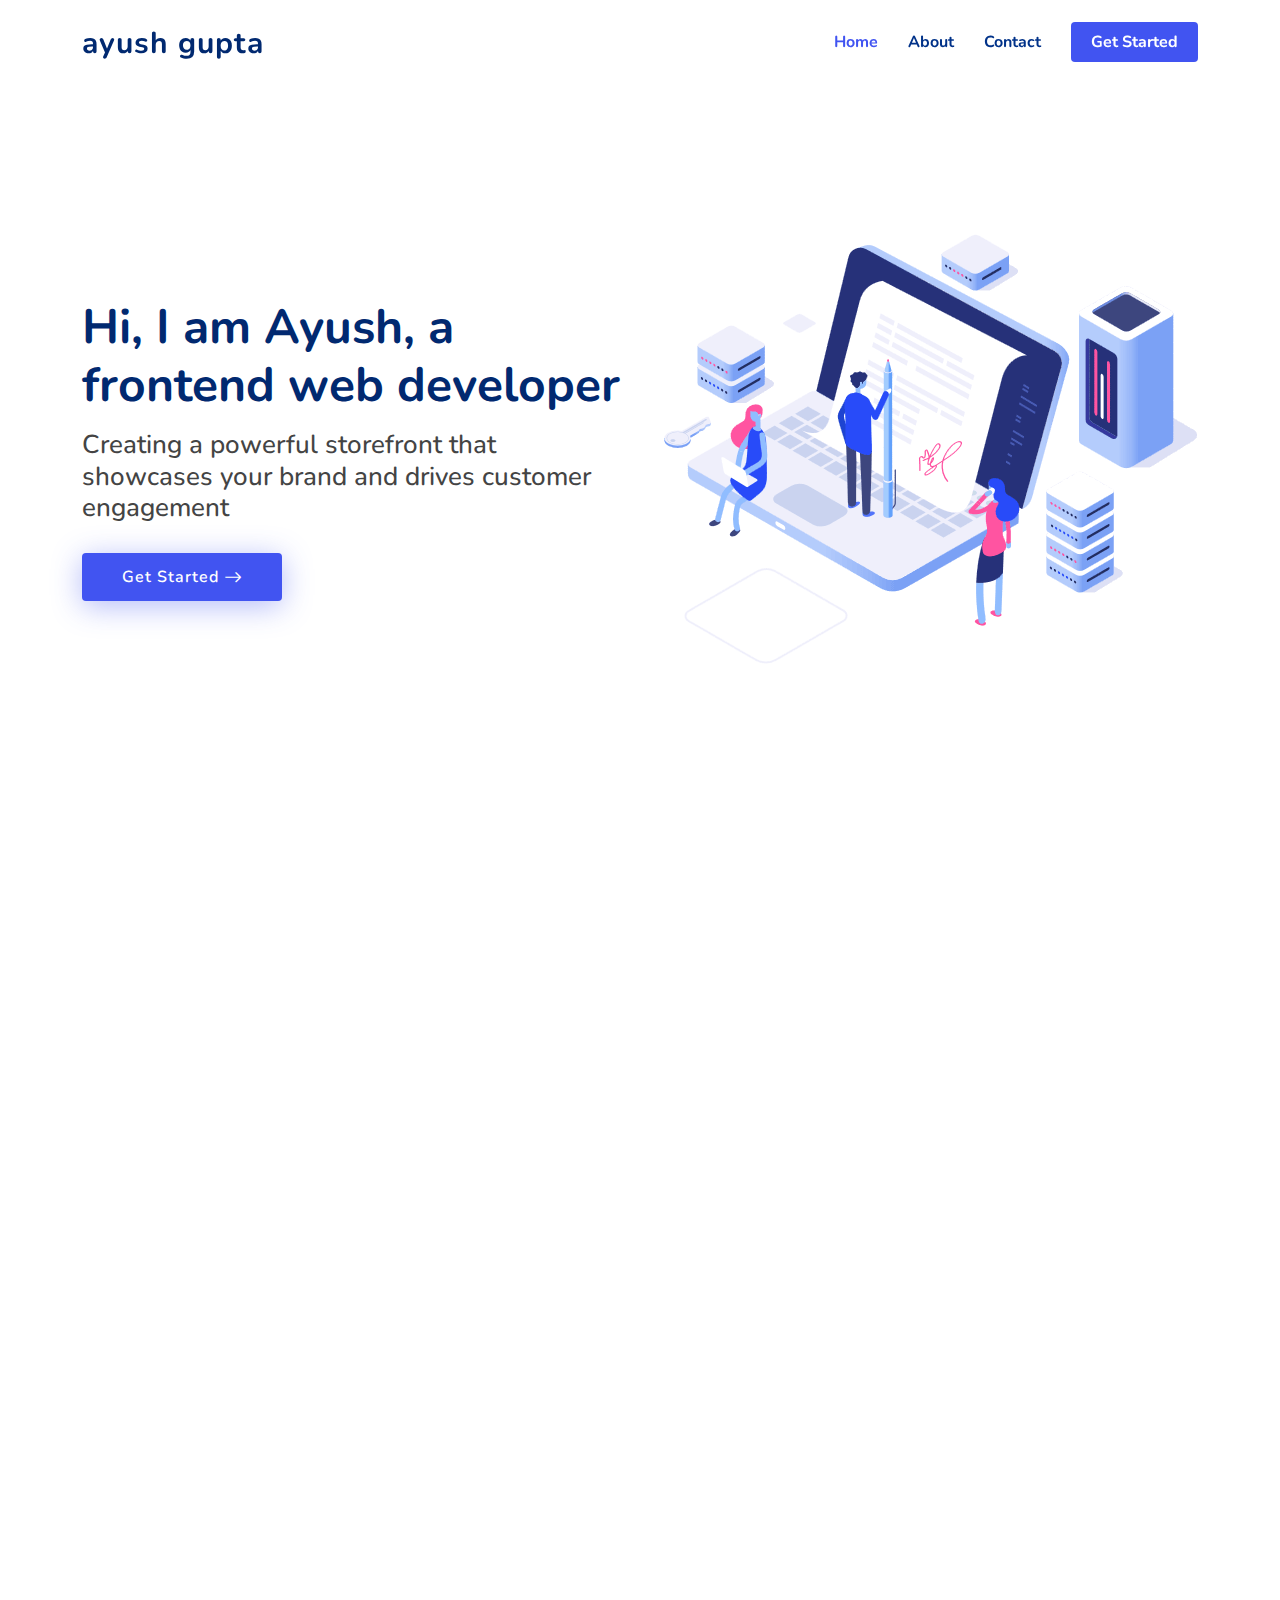
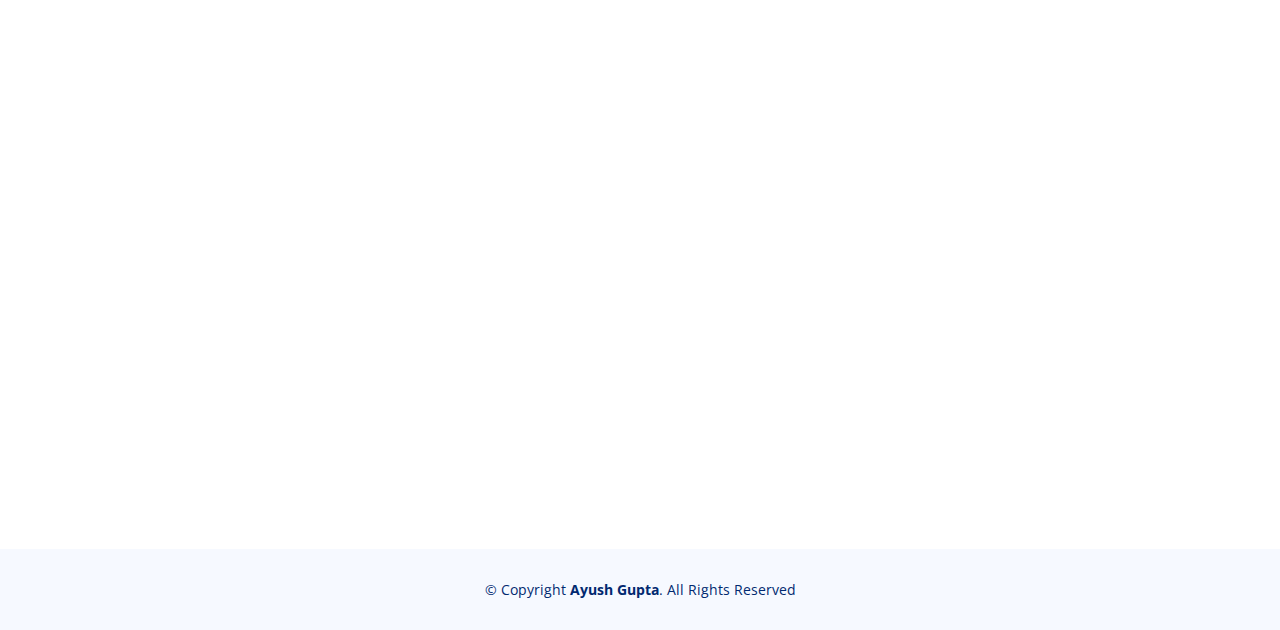
==== portfolio/index.html @ 29978901 "Directory Change | Git Reset" ====
<!DOCTYPE html>
<html lang="en">

<head>
  <meta charset="utf-8">
  <meta content="width=device-width, initial-scale=1.0" name="viewport">

  <title>Ayush Gupta | Web Developer</title>
  <meta content="" name="description">
  <meta content="" name="keywords">

  <link href="" rel="icon">

  <!-- Google Fonts -->
  <link href="https://fonts.googleapis.com/css?family=Open+Sans:300,300i,400,400i,600,600i,700,700i|Nunito:300,300i,400,400i,600,600i,700,700i|Poppins:300,300i,400,400i,500,500i,600,600i,700,700i" rel="stylesheet">

  <!-- Vendor CSS Files -->
  <link href="assets/vendor/aos/aos.css" rel="stylesheet">
  <link href="assets/vendor/bootstrap/css/bootstrap.min.css" rel="stylesheet">
  <link href="assets/vendor/bootstrap-icons/bootstrap-icons.css" rel="stylesheet">
  
    <link href="assets/vendor/remixicon/remixicon.css" rel="stylesheet">

  <!-- <link href="assets/vendor/glightbox/css/glightbox.min.css" rel="stylesheet"> -->

  <!-- <link href="assets/vendor/swiper/swiper-bundle.min.css" rel="stylesheet"> -->


  <link href="assets/styles.css" rel="stylesheet">
</head>

<body>

  <header id="header" class="header fixed-top">
    <div class="container-fluid container-xl d-flex align-items-center justify-content-between">

      <a href="index.html" class="logo d-flex align-items-center">
        <span>ayush gupta</span>
      </a>

      <nav id="navbar" class="navbar">
        <ul>
          <li><a class="nav-link scrollto active" href="#hero">Home</a></li>
          <li><a class="nav-link scrollto" href="#about">About</a></li>
          <li><a class="nav-link scrollto" href="#contact">Contact</a></li>
          <li><a class="getstarted scrollto" href="#about">Get Started</a></li>
        </ul>
        <i class="bi bi-list mobile-nav-toggle"></i>
      </nav>
    </div>
  </header>

  <section id="hero" class="hero d-flex align-items-center">

    <div class="container">
      <div class="row">
        <div class="col-lg-6 d-flex flex-column justify-content-center">
          <h1 data-aos="fade-up">Hi, I am Ayush, a frontend web developer  </h1>
          <h2 data-aos="fade-up" data-aos-delay="400">Creating a powerful storefront that showcases your brand and drives customer engagement
          </h2>
          <div data-aos="fade-up" data-aos-delay="600">
            <div class="text-center text-lg-start">
              <a href="#about" class="btn-get-started scrollto d-inline-flex align-items-center justify-content-center align-self-center">
                <span>Get Started</span>
                <i class="bi bi-arrow-right"></i>
              </a>
            </div>
          </div>
        </div>
        <div class="col-lg-6 hero-img" data-aos="zoom-out" data-aos-delay="200">
          <img src="assets/img/hero-img.png" class="img-fluid" alt="">
        </div>
      </div>
    </div>

  </section>

  <main id="main">
    
    <section id="values" class="values">

      <div class="container" data-aos="fade-up">

        <header class="section-header">
          
          <p>What I Bring to the Table</p>
        </header>

        <div class="row">

          <div class="col-lg-4" data-aos="fade-up" data-aos-delay="200">
            <div class="box">
              <img src="assets/img/values-1.png" class="img-fluid" alt="">
              <h3>Domain Registration and Web Hosting</h3>
            </div>
          </div>

          <div class="col-lg-4 mt-4 mt-lg-0" data-aos="fade-up" data-aos-delay="400">
            <div class="box">
              <img src="assets/img/values-2.png" class="img-fluid" alt="">
              <h3>Quick Website Deployment</h3>
            </div>
          </div>

          <div class="col-lg-4 mt-4 mt-lg-0" data-aos="fade-up" data-aos-delay="600">
            <div class="box">
              <img src="assets/img/values-3.png" class="img-fluid" alt="">
              <h3>Content Management System (CMS)</h3>
            </div>
          </div>

        </div>

      </div>

    </section>


    <section id="services" class="services">

      <div class="container" data-aos="fade-up">

        <header class="section-header">
          <p>Why Choose Me?</p>
        </header>

        <div class="row gy-4">

          <div class="col-lg-4 col-md-6" data-aos="fade-up" data-aos-delay="200">
            <div class="service-box blue">
              <i class="ri-discuss-line icon"></i>
             
              <p>Transforming your business's online presence with a visually captivating and user-friendly website.</p>
            </div>
          </div>

          <div class="col-lg-4 col-md-6" data-aos="fade-up" data-aos-delay="300">
            <div class="service-box orange">
              <i class="ri-discuss-line icon"></i>
              
              <p>Crafting a compelling online presence that highlights your brand and fosters customer interaction.</p>
            </div>
          </div>

          <div class="col-lg-4 col-md-6" data-aos="fade-up" data-aos-delay="400">
            <div class="service-box green">
              <i class="ri-discuss-line icon"></i>
              
              <p>Standing out from the competition with a custom-designed website that reflects your business's unique identity.</p>
            </div>
          </div>

          <div class="col-lg-4 col-md-6" data-aos="fade-up" data-aos-delay="500">
            <div class="service-box red">
              <i class="ri-discuss-line icon"></i>
              
              <p>Empowering your business with a modern and responsive website that effectively communicates your products and services.</p>
            </div>
          </div>

          <div class="col-lg-4 col-md-6" data-aos="fade-up" data-aos-delay="600">
            <div class="service-box purple">
              <i class="ri-discuss-line icon"></i>
              
              <p>Seamlessly expanding your online reach and generate leads with a professionally developed website.</p>
            </div>
          </div>

          <div class="col-lg-4 col-md-6" data-aos="fade-up" data-aos-delay="700">
            <div class="service-box pink">
              <i class="ri-discuss-line icon"></i>
              
              <p>Enhancing your business's online visibility and convert visitors into customers with a visually stunning website.</p>
            </div>
          </div>

        </div>

      </div>

    </section>

    <section id="features" class="features">

      <div class="container" data-aos="fade-up">

        <header class="section-header">
          <p>Features</p>
        </header>

        <div class="row">

          <div class="col-lg-6">
            <img src="assets/img/features.png" class="img-fluid" alt="">
          </div>

          <div class="col-lg-6 mt-5 mt-lg-0 d-flex">
            <div class="row align-self-center gy-4">

              <div class="col-md-6" data-aos="zoom-out" data-aos-delay="200">
                <div class="feature-box d-flex align-items-center">
                  <i class="bi bi-check"></i>
                  <h3>Social Media Integration</h3>
                </div>
              </div>

              <div class="col-md-6" data-aos="zoom-out" data-aos-delay="300">
                <div class="feature-box d-flex align-items-center">
                  <i class="bi bi-check"></i>
                  <h3>E-commerce Integration</h3>
                </div>
              </div>

              <div class="col-md-6" data-aos="zoom-out" data-aos-delay="400">
                <div class="feature-box d-flex align-items-center">
                  <i class="bi bi-check"></i>
                  <h3>Responsive and Mobile-Optimized</h3>
                </div>
              </div>

              <div class="col-md-6" data-aos="zoom-out" data-aos-delay="500">
                <div class="feature-box d-flex align-items-center">
                  <i class="bi bi-check"></i>
                  <h3>Search Engine Optimization (SEO)</h3>
                </div>
              </div>

              <div class="col-md-6" data-aos="zoom-out" data-aos-delay="600">
                <div class="feature-box d-flex align-items-center">
                  <i class="bi bi-check"></i>
                  <h3>Secure Hosting and SSL</h3>
                </div>
              </div>

              <div class="col-md-6" data-aos="zoom-out" data-aos-delay="700">
                <div class="feature-box d-flex align-items-center">
                  <i class="bi bi-check"></i>
                  <h3>Stunning Designs</h3>
                </div>
              </div>

            </div>
          </div>

        </div>

    <section id="contact" class="contact">

      <div class="container" data-aos="fade-up">

        <header class="section-header">
          <p>Contact</p>
        </header>

          <div class="row align-items-center">

              <div class="col">
                <div class="info-box">
                  <a class="bi bi-twitter" href="https://twitter.com/MenaceAyush" target="_blank"></a>
                </div>
              </div>

              <div class="col">
                <div class="info-box">
                  <a class="bi bi-github" href="https://github.com/MenaceG" target="_blank"></a>
                </div>
              </div>

              <div class="col">
                <div class="info-box">
                  <a class="bi bi-envelope-at-fill" href="mailto:ayush.me1204@gmail.com" target="_blank"></a>
                </div>
              </div>

              <div class="col">
                <div class="info-box">
                  <a class="bi bi-linkedin" href="https://www.linkedin.com/in/ayush-gupta-512458274/" target="_blank"></a>
                </div>
              </div>

              <div class="col">
                <div class="info-box">
                  <a class="bi bi-whatsapp" href="https://wa.me/+919004482964" target="_blank"></a>
                </div>
              </div>
          </div>
      </div>

    </section>

  </main>

  <footer id="footer" class="footer">
    <div class="container">
      <div class="copyright">
        &copy; Copyright <strong><span>Ayush Gupta</span></strong>. All Rights Reserved
      </div>
    </div>
  </footer>

  <a href="#" class="back-to-top d-flex align-items-center justify-content-center"><i class="bi bi-arrow-up-short"></i></a>

  
  <script src="assets/vendor/aos/aos.js"></script>
  
  
  <script src="assets/vendor/glightbox/js/glightbox.min.js"></script>
  
  <script src="assets/vendor/swiper/swiper-bundle.min.js"></script>
  
  <!-- <script src="assets/vendor/purecounter/purecounter_vanilla.js"></script> -->

  <!-- <script src="assets/vendor/bootstrap/js/bootstrap.bundle.min.js"></script> -->
  
  <!--<script src="assets/vendor/isotope-layout/isotope.pkgd.min.js"></script> -->
  
  <!-- <script src="assets/vendor/php-email-form/validate.js"></script> -->

  <script src="assets/main.js"></script>

</body>

</html>
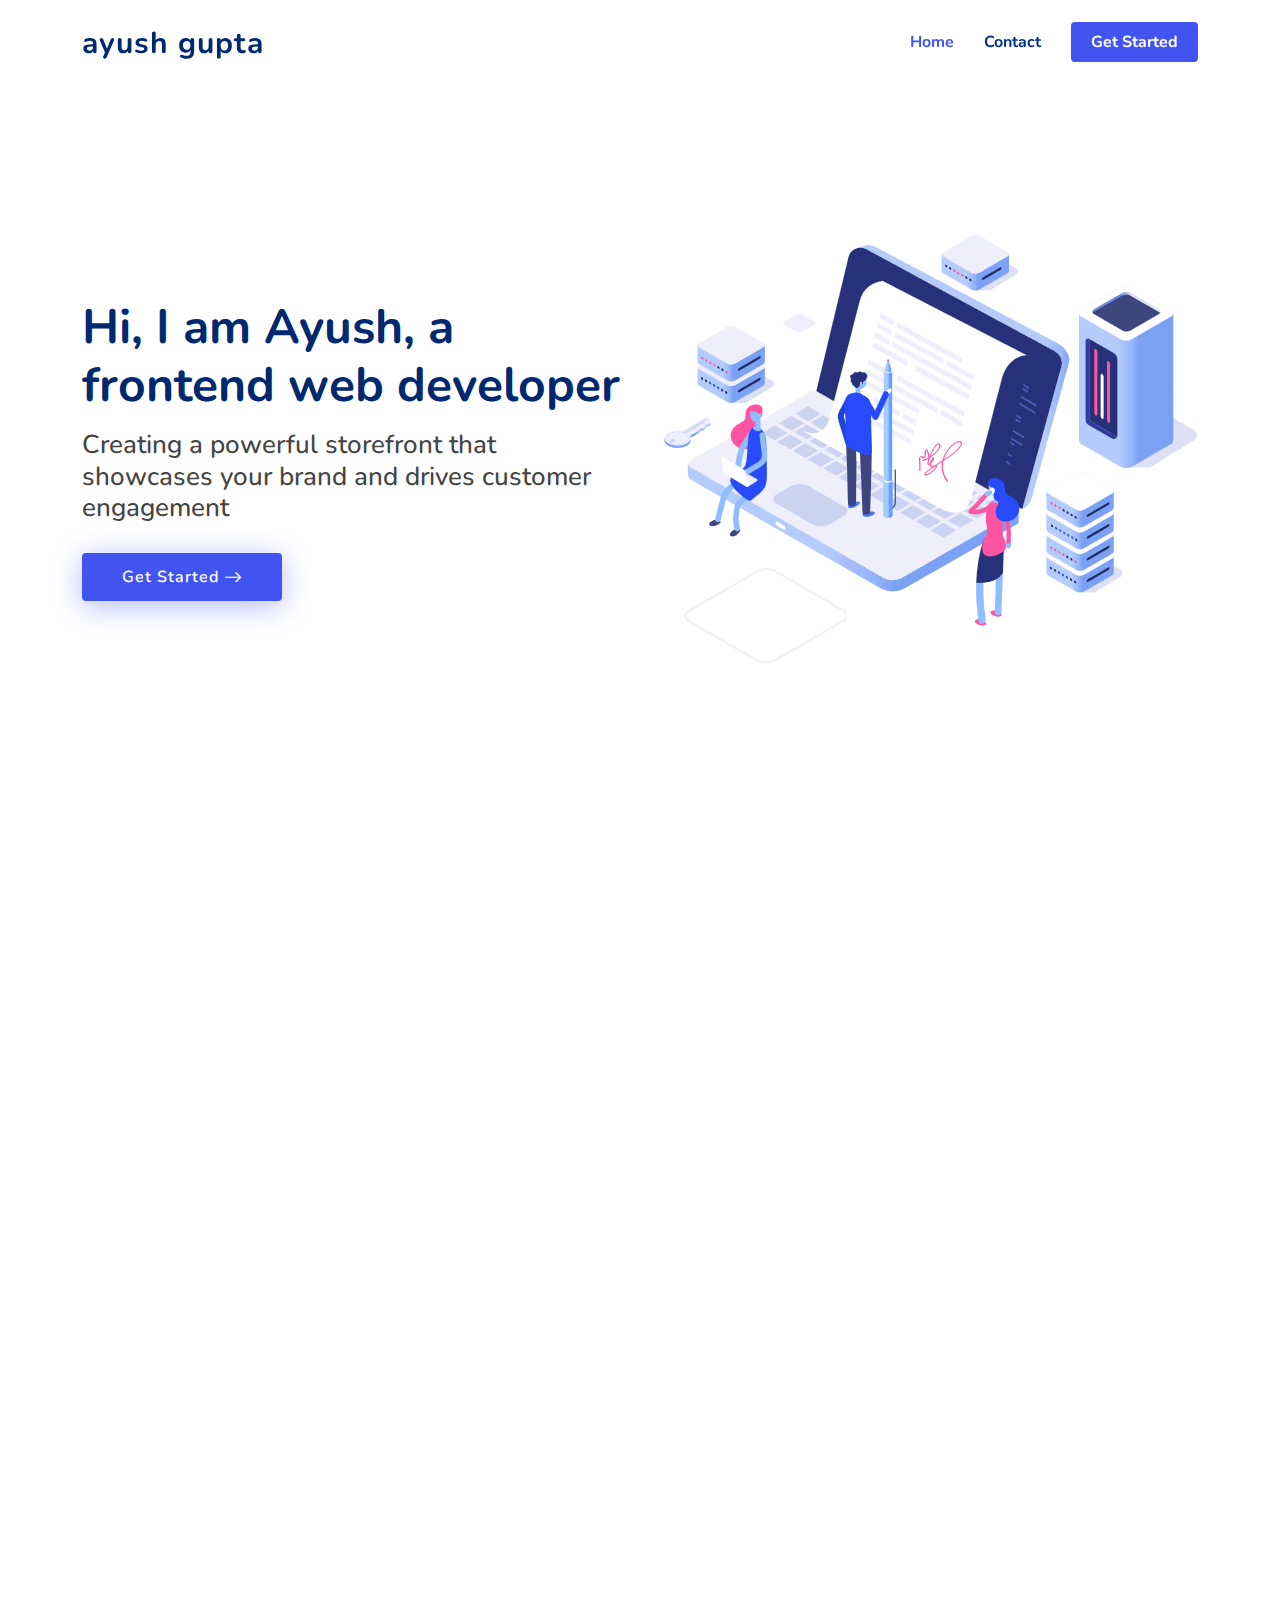
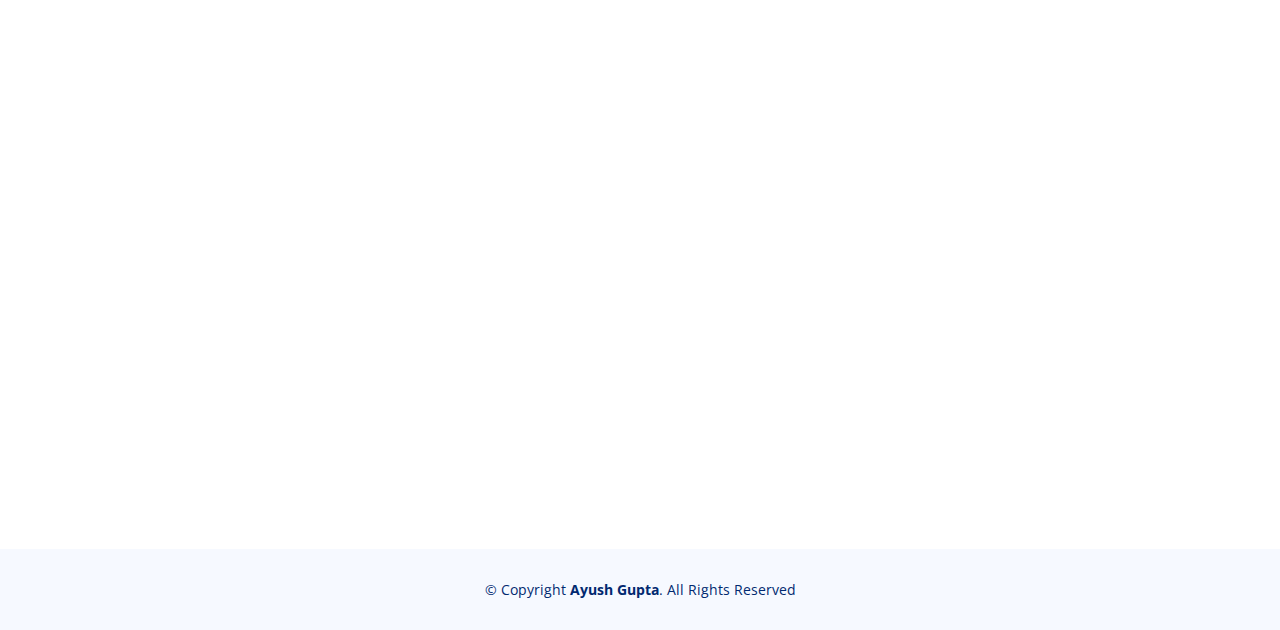
==== commit 05628474: "Minor Changes" ====
--- a/portfolio/index.html
+++ b/portfolio/index.html
@@ -41,9 +41,8 @@
       <nav id="navbar" class="navbar">
         <ul>
           <li><a class="nav-link scrollto active" href="#hero">Home</a></li>
-          <li><a class="nav-link scrollto" href="#about">About</a></li>
           <li><a class="nav-link scrollto" href="#contact">Contact</a></li>
-          <li><a class="getstarted scrollto" href="#about">Get Started</a></li>
+          <li><a class="getstarted" target="_blank" href="https://wa.me/+919004482964">Get Started</a></li>
         </ul>
         <i class="bi bi-list mobile-nav-toggle"></i>
       </nav>
@@ -60,7 +59,7 @@
           </h2>
           <div data-aos="fade-up" data-aos-delay="600">
             <div class="text-center text-lg-start">
-              <a href="#about" class="btn-get-started scrollto d-inline-flex align-items-center justify-content-center align-self-center">
+              <a href="https://wa.me/+919004482964" target="_blank" class="btn-get-started scrollto d-inline-flex align-items-center justify-content-center align-self-center">
                 <span>Get Started</span>
                 <i class="bi bi-arrow-right"></i>
               </a>
